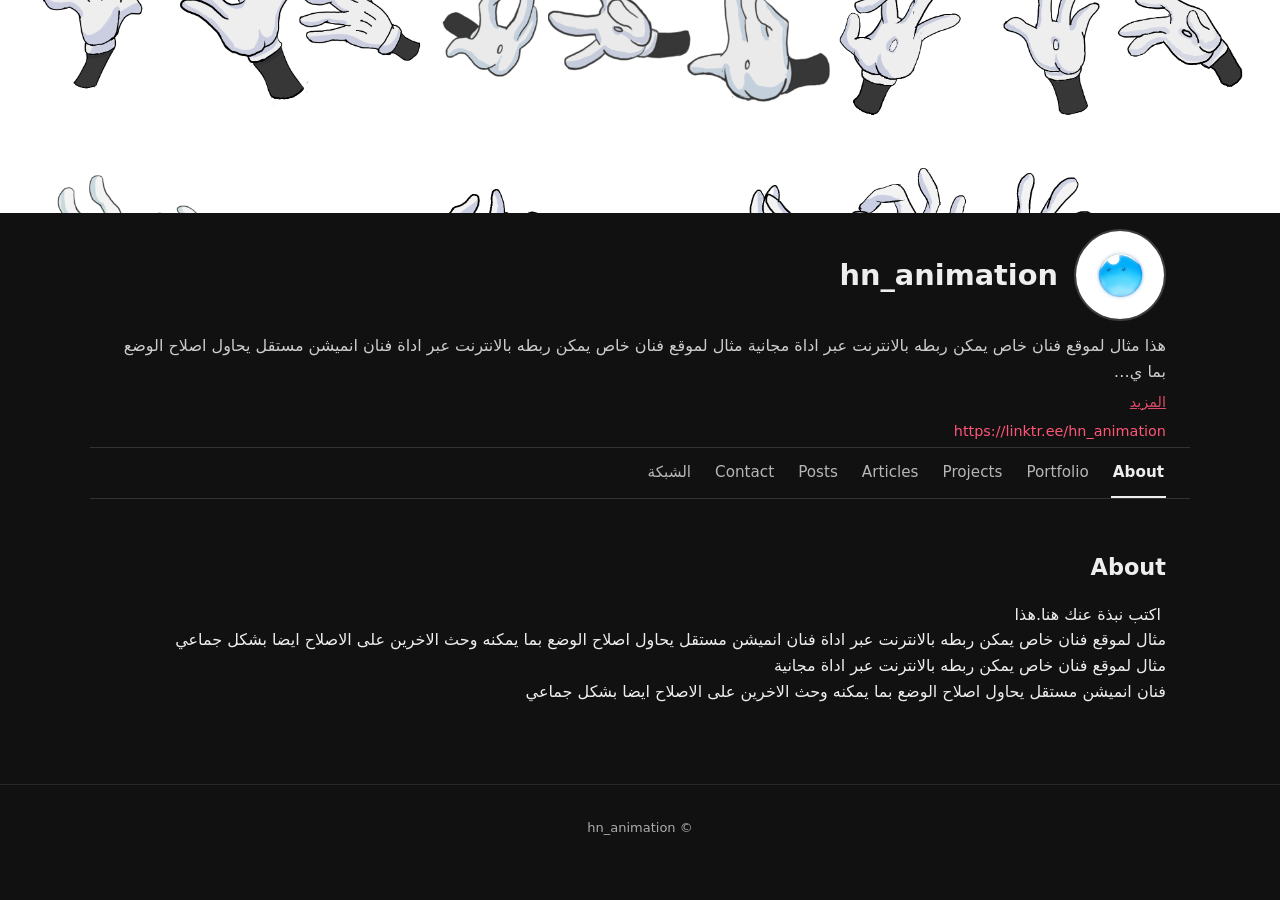
==== index.html @ 5c84edff "go" ====
<!DOCTYPE html>
<html lang="ar" dir="rtl">
<head>
<meta charset="UTF-8" />
<meta name="viewport" content="width=device-width, initial-scale=1.0" />
<title>About — hn_animation</title>
<meta name="description" content="هذا مثال لموقع فنان خاص يمكن ربطه بالانترنت عبر اداة مجانية مثال لموقع فنان خاص يمكن ربطه بالانترنت عبر اداة فنان انميشن مستقل يحاول اصلاح الوضع بما يمكنه وحث ا" />
<meta property="og:type" content="website" />
<meta property="og:title" content="About — hn_animation" />
<meta property="og:description" content="هذا مثال لموقع فنان خاص يمكن ربطه بالانترنت عبر اداة مجانية مثال لموقع فنان خاص يمكن ربطه بالانترنت عبر اداة فنان انميشن مستقل يحاول اصلاح الوضع بما يمكنه وحث ا" />
<meta property="og:site_name" content="hn_animation" />
<meta property="og:url" content="https://linktr.ee/hn_animation/" />
<meta property="og:image" content="https://linktr.ee/hn_animation/assets/asset_media_382tfuzk.png" />
<meta name="twitter:card" content="summary_large_image" />
<meta name="twitter:title" content="About — hn_animation" />
<meta name="twitter:description" content="هذا مثال لموقع فنان خاص يمكن ربطه بالانترنت عبر اداة مجانية مثال لموقع فنان خاص يمكن ربطه بالانترنت عبر اداة فنان انميشن مستقل يحاول اصلاح الوضع بما يمكنه وحث ا" />
<meta name="twitter:image" content="https://linktr.ee/hn_animation/assets/asset_media_382tfuzk.png" />
<link rel="canonical" href="https://linktr.ee/hn_animation/" />
<meta name="theme-color" content="#ff5577" />
<link rel="icon" href="assets/asset_media_382tfuzk.png" />
<link rel="stylesheet" href="style.css" />
</head>
<body>
<header class="site-header">
  
    <div class="site-banner"><img src="assets/asset_media_f1xtdpiv.png" alt="hn_animation" draggable="false" /></div>
    <div class="site-brand">
      <div class="site-brand-row">
        <img class="site-logo" src="assets/asset_media_382tfuzk.png" alt="hn_animation" draggable="false" />
        <h1 class="site-name">hn_animation</h1>
      </div>
      
        <p class="site-description">
          <span class="desc-text">هذا مثال لموقع فنان خاص يمكن ربطه بالانترنت عبر اداة مجانية مثال لموقع فنان خاص يمكن ربطه بالانترنت عبر اداة فنان انميشن مستقل يحاول اصلاح الوضع بما ي…</span>
          <button class="desc-more" type="button"
            data-full-desc="هذا مثال لموقع فنان خاص يمكن ربطه بالانترنت عبر اداة مجانية مثال لموقع فنان خاص يمكن ربطه بالانترنت عبر اداة فنان انميشن مستقل يحاول اصلاح الوضع بما يمكنه وحث الاخرين على الاصلاح ايضا بشكل جماعي اكتب نبذة عنك هنا.هذا 
مثال لموقع فنان خاص يمكن ربطه بالانترنت عبر اداة مجانية
فنان انميشن مستقل يحاول اصلاح الوضع بما يمكنه وحث الاخرين على الاصلاح ايضا بشكل جماعي">المزيد</button>
        </p>
      <a class="site-link" href="https://linktr.ee/hn_animation" target="_blank" rel="noopener">https://linktr.ee/hn_animation</a>
    </div>
  
</header>
<nav class="site-nav">
  <a href="about.html" class="active">About</a><a href="portfolio.html">Portfolio</a><a href="projects.html">Projects</a><a href="articles.html">Articles</a><a href="posts.html">Posts</a><a href="contact.html">Contact</a><a href="network.html">الشبكة</a>
</nav>
<main>

      <section id="about-10" class="section section-about">
        <h2>About</h2>
        <p> اكتب نبذة عنك هنا.هذا 
مثال لموقع فنان خاص يمكن ربطه بالانترنت عبر اداة فنان انميشن مستقل يحاول اصلاح الوضع بما يمكنه وحث الاخرين على الاصلاح ايضا بشكل جماعي
مثال لموقع فنان خاص يمكن ربطه بالانترنت عبر اداة مجانية
فنان انميشن مستقل يحاول اصلاح الوضع بما يمكنه وحث الاخرين على الاصلاح ايضا بشكل جماعي</p>
      </section>
</main>
<footer class="site-footer">
  <p>© hn_animation</p>
</footer>

<dialog id="webby-card-modal" class="wcm" aria-label="Card details">
  <button class="wcm-close" type="button" aria-label="Close">✕</button>
  <div class="wcm-scroll">
    <img class="wcm-image" alt="" draggable="false" />
    <h2 class="wcm-title"></h2>
    <div class="wcm-meta"></div>
    <p class="wcm-desc"></p>
    <div class="wcm-tags"></div>
  </div>
</dialog>
<dialog id="webby-desc-modal" class="wcm" aria-label="Site description">
  <button class="wdm-close" type="button" aria-label="Close">✕</button>
  <div class="wcm-scroll">
    <h2 class="wcm-title">الوصف</h2>
    <p class="wdm-body"></p>
  </div>
</dialog>
<script src="script.js"></script>
</body>
</html>
---- style.css ----
:root {
  --bg: #111111;
  --text: #eeeeee;
  --accent: #ff5577;
  --font: system-ui, sans-serif;
  --muted: rgba(127, 127, 127, 0.15);
  --muted-border: rgba(127, 127, 127, 0.3);
}
* { box-sizing: border-box; }
body {
  margin: 0;
  font-family: var(--font);
  background: var(--bg);
  color: var(--text);
  line-height: 1.6;
}
.site-header { width: 100%; }
.site-banner {
  width: 100%;
  aspect-ratio: 6 / 1;
  max-height: 240px;
  min-height: 90px;
  overflow: hidden;
  background: var(--muted);
}
.site-banner img {
  width: 100%;
  height: 100%;
  object-fit: cover;
  display: block;
}
.site-banner-empty {
  background: linear-gradient(135deg, rgba(127,127,127,0.3), rgba(127,127,127,0.08));
}
.site-brand {
  max-width: 1100px;
  margin: 0 auto;
  padding: 16px 24px 4px;
}
.site-brand-row {
  display: flex;
  align-items: center;
  gap: 16px;
  flex-wrap: wrap;
}
.site-logo {
  width: 92px;
  height: 92px;
  border-radius: 50%;
  object-fit: cover;
  border: 2px solid var(--muted-border);
  flex-shrink: 0;
  background: var(--muted);
}
.site-logo-placeholder {
  display: flex;
  align-items: center;
  justify-content: center;
  font-size: 36px;
  font-weight: 700;
  color: var(--text);
  background: var(--muted);
}
.site-name {
  margin: 0;
  font-size: 1.8em;
  line-height: 1.2;
}
.site-description {
  margin: 12px 0 4px;
  font-size: 1em;
  opacity: 0.85;
  display: flex;
  flex-wrap: wrap;
  align-items: baseline;
  gap: 6px;
  max-width: 100%;
}
.site-description .desc-text { word-break: break-word; }
.desc-more {
  background: transparent;
  border: none;
  color: var(--accent);
  cursor: pointer;
  font: inherit;
  font-size: 0.9em;
  padding: 0;
  text-decoration: underline;
}
.desc-more:hover { opacity: 0.8; }
.site-link {
  display: inline-block;
  margin-top: 2px;
  color: var(--accent);
  text-decoration: none;
  font-size: 0.9em;
}
.site-link:hover { text-decoration: underline; }

.site-nav {
  border-top: 1px solid var(--muted-border);
  border-bottom: 1px solid var(--muted-border);
  padding: 0 24px;
  display: flex;
  flex-wrap: wrap;
  gap: 20px;
  max-width: 1100px;
  margin: 0 auto;
}
.site-nav a {
  color: inherit;
  text-decoration: none;
  padding: 12px 2px;
  border-bottom: 2px solid transparent;
  font-size: 0.95em;
  opacity: 0.75;
  transition: opacity 0.15s, border-color 0.15s;
}
.site-nav a:hover { opacity: 1; }
.site-nav a.active {
  opacity: 1;
  border-bottom-color: var(--text);
  font-weight: 600;
}

main {
  padding: 32px 24px;
  max-width: 1100px;
  margin: 0 auto;
}
.section { margin-bottom: 48px; }
.section h1 { font-size: 2em; margin: 0 0 16px; }
.section h2 { margin-bottom: 16px; font-size: 1.4em; }
.lead { font-size: 1.1em; opacity: 0.9; }
.network-desc { opacity: 0.75; margin-top: 8px; }

.section-home .lead,
.section-about p,
.section-contact p,
.site-description .desc-text {
  white-space: pre-wrap;
  word-break: break-word;
}

.grid {
  display: grid;
  grid-template-columns: repeat(4, minmax(0, 1fr));
  gap: 24px 16px;
}

.card {
  display: flex;
  flex-direction: column;
  cursor: pointer;
  transition: transform 0.15s ease;
  border: none;
  background: transparent;
  padding: 0;
  min-width: 0;
  width: 100%;
  overflow: hidden;
}
.card:hover { transform: translateY(-2px); }
.card-media {
  width: 100%;
  aspect-ratio: 16 / 9;
  overflow: hidden;
  border-radius: 12px;
  background: var(--muted);
  position: relative;
}
.card-media img {
  width: 100%;
  height: 100%;
  object-fit: cover;
  display: block;
}
.card-media-empty {
  width: 100%;
  height: 100%;
  background: linear-gradient(135deg, rgba(127,127,127,0.15), rgba(127,127,127,0.05));
}
.card-body {
  padding: 10px 4px 0;
  display: flex;
  flex-direction: column;
  min-width: 0;
  width: 100%;
}
.card-title {
  margin: 0 0 4px;
  font-size: 15px;
  font-weight: 700;
  line-height: 1.3;
  overflow: hidden;
  text-overflow: ellipsis;
  white-space: nowrap;
  min-width: 0;
  max-width: 100%;
}
.card-desc {
  margin: 0 0 8px;
  font-size: 13px;
  opacity: 0.7;
  overflow: hidden;
  text-overflow: ellipsis;
  white-space: nowrap;
  min-width: 0;
  max-width: 100%;
}
.card-tags {
  display: flex;
  flex-wrap: wrap;
  gap: 5px;
  margin-bottom: 8px;
}
.tag {
  font-size: 10px;
  padding: 2px 7px;
  border-radius: 10px;
  background: var(--muted);
  color: inherit;
  border: 1px solid var(--muted-border);
  white-space: nowrap;
}
.card-meta {
  display: flex;
  justify-content: space-between;
  align-items: center;
  gap: 8px;
  font-size: 12px;
  flex-wrap: wrap;
  min-width: 0;
}
.card-author {
  color: #6cb6ff;
  font-family: ui-monospace, "SF Mono", Menlo, Consolas, monospace;
  font-size: 11.5px;
  letter-spacing: 0.2px;
  overflow: hidden;
  text-overflow: ellipsis;
  white-space: nowrap;
  max-width: 100%;
}
.card-author .author-name { color: #6cb6ff; }
.card-date {
  opacity: 0.55;
  font-size: 11.5px;
  flex-shrink: 0;
}

.site-footer {
  padding: 20px 24px;
  border-top: 1px solid var(--muted-border);
  text-align: center;
  font-size: 13px;
  opacity: 0.7;
}

dialog.wcm {
  border: none;
  padding: 0;
  background: var(--bg);
  color: var(--text);
  max-width: 90vw;
  width: 640px;
  border-radius: 12px;
  border: 1px solid var(--muted-border);
  max-height: 90vh;
  box-shadow: 0 20px 60px rgba(0, 0, 0, 0.5);
  font-family: var(--font);
  overflow: hidden;
}
dialog.wcm[open] {
  display: flex;
  flex-direction: column;
}
dialog.wcm::backdrop {
  background: rgba(0, 0, 0, 0.75);
}

.wcm-close, .wdm-close {
  position: absolute;
  top: 12px;
  inset-inline-end: 12px;
  width: 34px;
  height: 34px;
  border-radius: 50%;
  border: 1px solid var(--muted-border);
  background: var(--bg);
  color: var(--text);
  cursor: pointer;
  font-size: 14px;
  display: flex;
  align-items: center;
  justify-content: center;
  z-index: 5;
  box-shadow: 0 2px 8px rgba(0, 0, 0, 0.2);
}
.wcm-close:hover, .wdm-close:hover { background: var(--muted); }

.wcm-scroll {
  flex: 1;
  overflow-y: auto;
  overflow-x: hidden;
  padding: 20px;
  padding-top: 56px;
}
.wcm-scroll::-webkit-scrollbar { width: 8px; }
.wcm-scroll::-webkit-scrollbar-track { background: transparent; }
.wcm-scroll::-webkit-scrollbar-thumb {
  background: var(--muted-border);
  border-radius: 4px;
}

.wcm-image {
  width: 100%;
  height: auto;
  max-height: 70vh;
  object-fit: contain;
  border-radius: 8px;
  margin-bottom: 16px;
  display: block;
  background: var(--muted);
}
.wcm-title {
  margin: 0 0 8px;
  font-size: 1.4em;
  color: var(--text);
}
.wcm-meta {
  font-size: 12px;
  margin-bottom: 12px;
  display: flex;
  gap: 12px;
  flex-wrap: wrap;
}
.wcm-desc {
  white-space: pre-wrap;
  margin: 0 0 16px;
  line-height: 1.7;
  color: var(--text);
}
.wcm-tags {
  display: flex;
  flex-wrap: wrap;
  gap: 6px;
}
.wdm-body {
  white-space: pre-wrap;
  line-height: 1.7;
  color: var(--text);
  margin: 0;
}

body.webby-modal-open {
  overflow: hidden;
}

img {
  -webkit-user-drag: none;
  user-select: none;
  -webkit-user-select: none;
}

@media (max-width: 1100px) {
  .grid { grid-template-columns: repeat(3, minmax(0, 1fr)); }
}
@media (max-width: 800px) {
  .grid { grid-template-columns: repeat(2, minmax(0, 1fr)); }
}
@media (max-width: 520px) {
  .site-banner { aspect-ratio: 4 / 1; min-height: 70px; }
  .site-logo { width: 64px; height: 64px; }
  .site-name { font-size: 1.4em; }
  .site-brand, main, .site-nav { padding-inline: 16px; }
  .grid { grid-template-columns: 1fr; gap: 20px; }
}
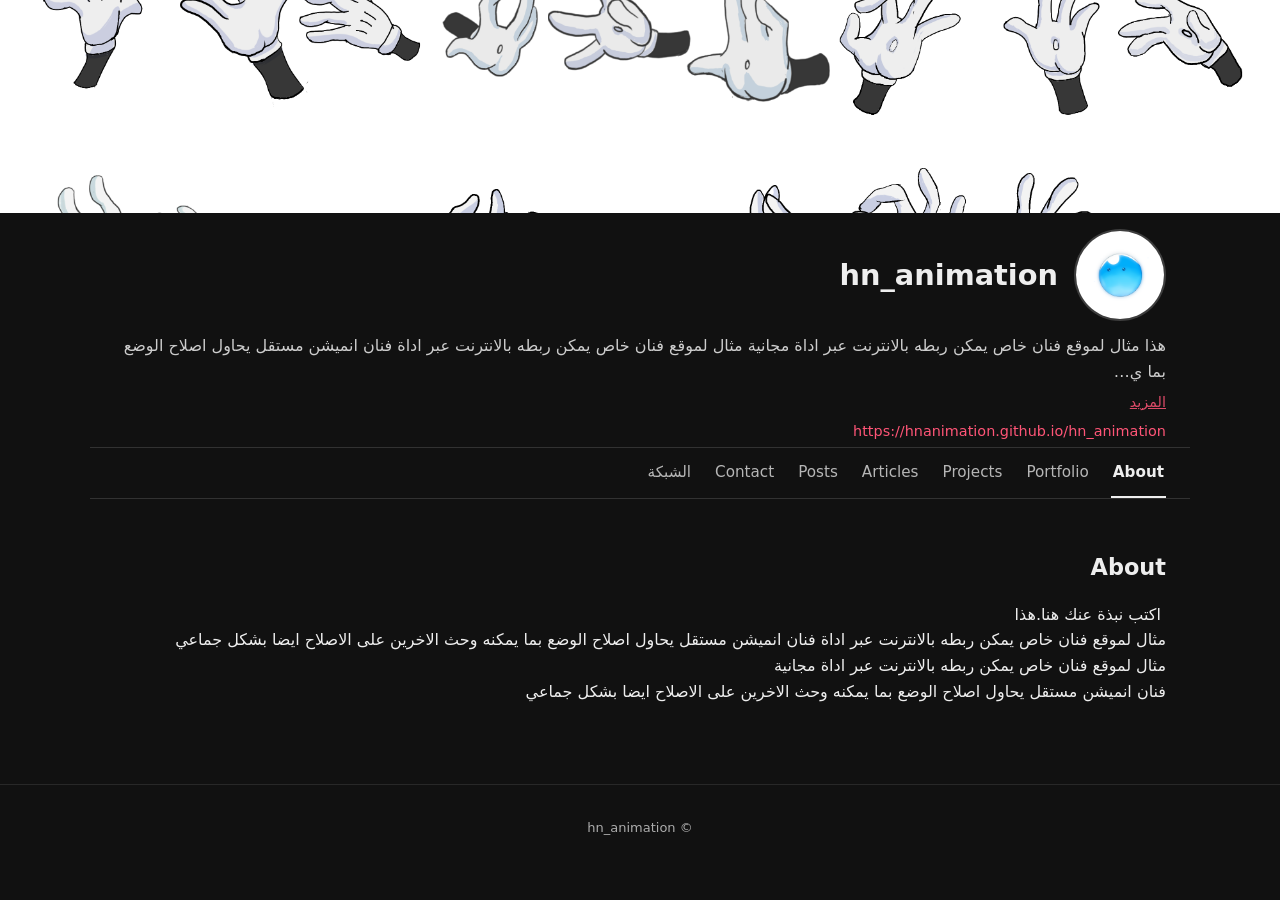
==== commit a9e950d7: "gogo" ====
--- a/index.html
+++ b/index.html
@@ -9,13 +9,13 @@
 <meta property="og:title" content="About — hn_animation" />
 <meta property="og:description" content="هذا مثال لموقع فنان خاص يمكن ربطه بالانترنت عبر اداة مجانية مثال لموقع فنان خاص يمكن ربطه بالانترنت عبر اداة فنان انميشن مستقل يحاول اصلاح الوضع بما يمكنه وحث ا" />
 <meta property="og:site_name" content="hn_animation" />
-<meta property="og:url" content="https://linktr.ee/hn_animation/" />
-<meta property="og:image" content="https://linktr.ee/hn_animation/assets/asset_media_382tfuzk.png" />
+<meta property="og:url" content="https://hnanimation.github.io/hn_animation/" />
+<meta property="og:image" content="https://hnanimation.github.io/hn_animation/assets/asset_media_382tfuzk.png" />
 <meta name="twitter:card" content="summary_large_image" />
 <meta name="twitter:title" content="About — hn_animation" />
 <meta name="twitter:description" content="هذا مثال لموقع فنان خاص يمكن ربطه بالانترنت عبر اداة مجانية مثال لموقع فنان خاص يمكن ربطه بالانترنت عبر اداة فنان انميشن مستقل يحاول اصلاح الوضع بما يمكنه وحث ا" />
-<meta name="twitter:image" content="https://linktr.ee/hn_animation/assets/asset_media_382tfuzk.png" />
-<link rel="canonical" href="https://linktr.ee/hn_animation/" />
+<meta name="twitter:image" content="https://hnanimation.github.io/hn_animation/assets/asset_media_382tfuzk.png" />
+<link rel="canonical" href="https://hnanimation.github.io/hn_animation/" />
 <meta name="theme-color" content="#ff5577" />
 <link rel="icon" href="assets/asset_media_382tfuzk.png" />
 <link rel="stylesheet" href="style.css" />
@@ -37,7 +37,7 @@
 مثال لموقع فنان خاص يمكن ربطه بالانترنت عبر اداة مجانية
 فنان انميشن مستقل يحاول اصلاح الوضع بما يمكنه وحث الاخرين على الاصلاح ايضا بشكل جماعي">المزيد</button>
         </p>
-      <a class="site-link" href="https://linktr.ee/hn_animation" target="_blank" rel="noopener">https://linktr.ee/hn_animation</a>
+      <a class="site-link" href="https://hnanimation.github.io/hn_animation" target="_blank" rel="noopener">https://hnanimation.github.io/hn_animation</a>
     </div>
   
 </header>
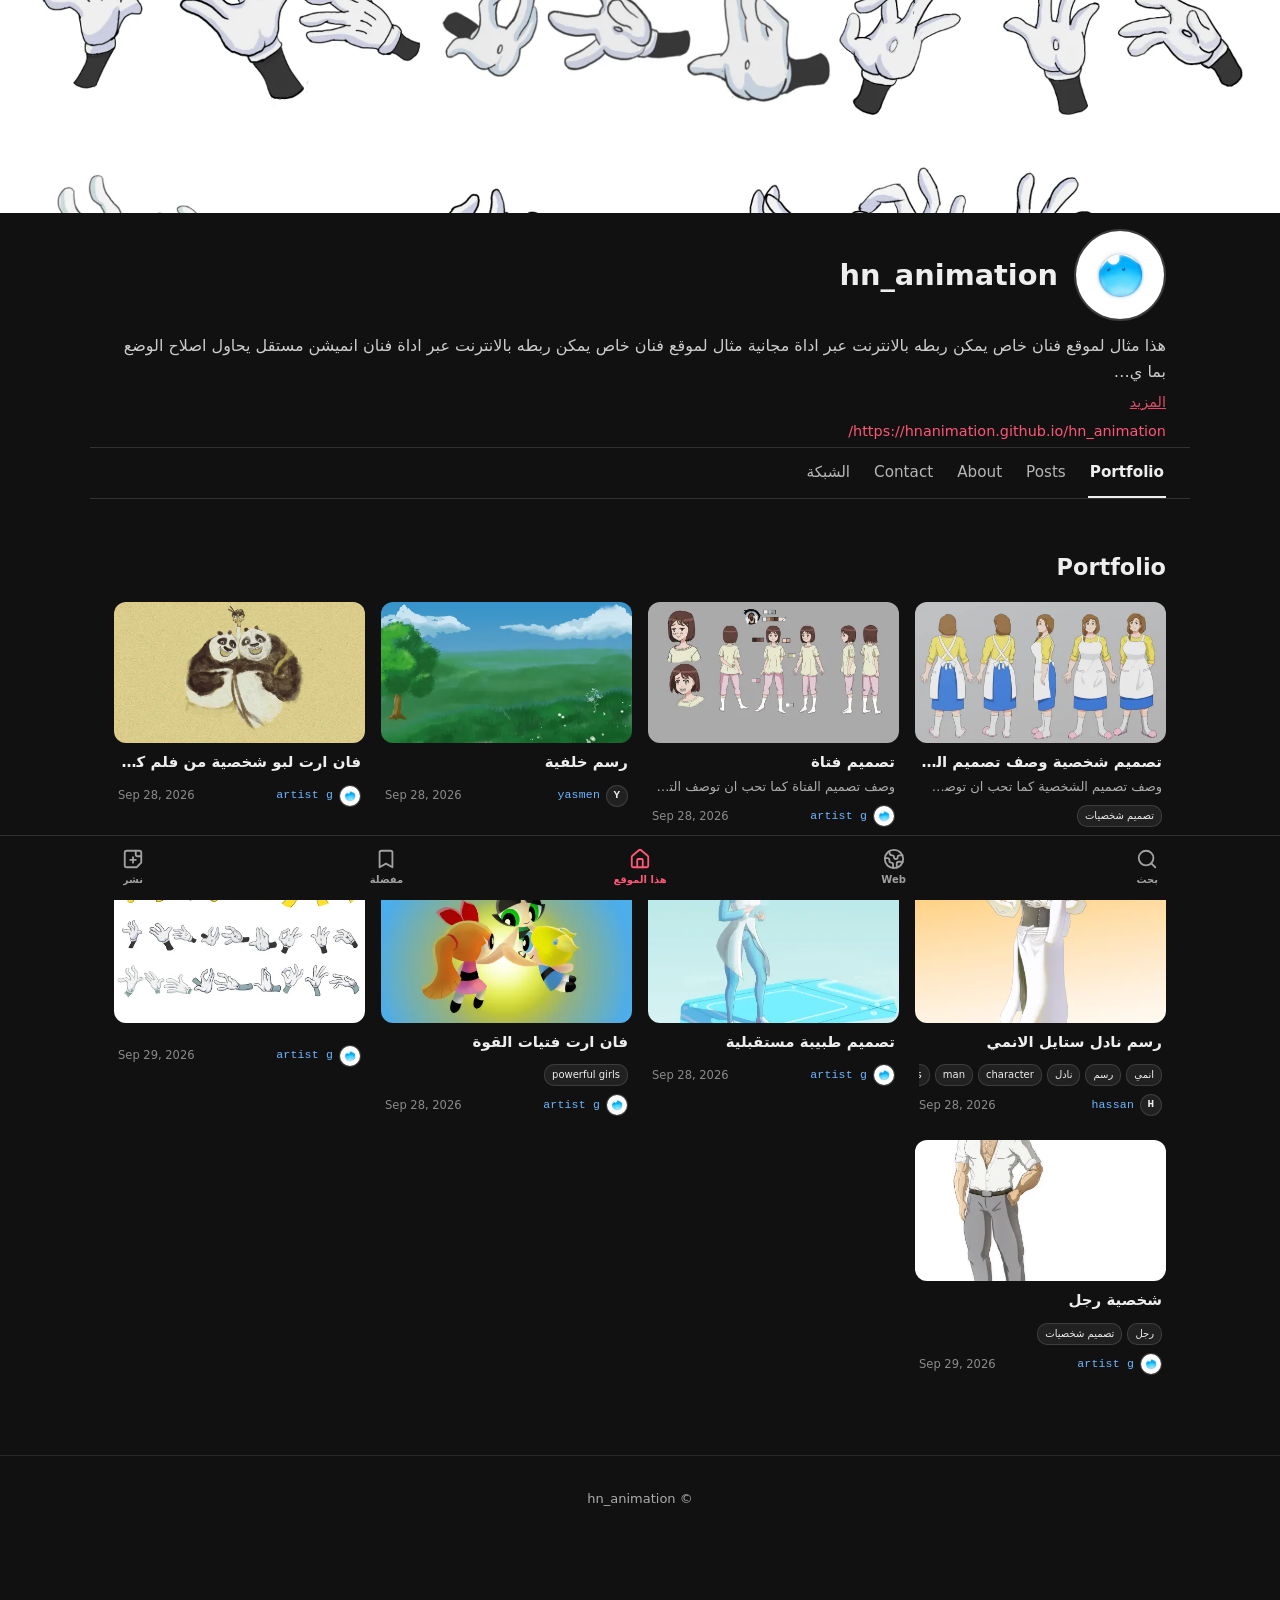
==== commit 40d22e25: "fix index2 error" ====
--- a/index.html
+++ b/index.html
@@ -3,30 +3,31 @@
 <head>
 <meta charset="UTF-8" />
 <meta name="viewport" content="width=device-width, initial-scale=1.0" />
-<title>About — hn_animation</title>
+<title>Portfolio — hn_animation</title>
 <meta name="description" content="هذا مثال لموقع فنان خاص يمكن ربطه بالانترنت عبر اداة مجانية مثال لموقع فنان خاص يمكن ربطه بالانترنت عبر اداة فنان انميشن مستقل يحاول اصلاح الوضع بما يمكنه وحث ا" />
 <meta property="og:type" content="website" />
-<meta property="og:title" content="About — hn_animation" />
+<meta property="og:title" content="Portfolio — hn_animation" />
 <meta property="og:description" content="هذا مثال لموقع فنان خاص يمكن ربطه بالانترنت عبر اداة مجانية مثال لموقع فنان خاص يمكن ربطه بالانترنت عبر اداة فنان انميشن مستقل يحاول اصلاح الوضع بما يمكنه وحث ا" />
 <meta property="og:site_name" content="hn_animation" />
 <meta property="og:url" content="https://hnanimation.github.io/hn_animation/" />
-<meta property="og:image" content="https://hnanimation.github.io/hn_animation/assets/asset_media_382tfuzk.png" />
+<meta property="og:image" content="https://hnanimation.github.io/hn_animation/assets/asset_media_382tfuzk.webp" />
 <meta name="twitter:card" content="summary_large_image" />
-<meta name="twitter:title" content="About — hn_animation" />
+<meta name="twitter:title" content="Portfolio — hn_animation" />
 <meta name="twitter:description" content="هذا مثال لموقع فنان خاص يمكن ربطه بالانترنت عبر اداة مجانية مثال لموقع فنان خاص يمكن ربطه بالانترنت عبر اداة فنان انميشن مستقل يحاول اصلاح الوضع بما يمكنه وحث ا" />
-<meta name="twitter:image" content="https://hnanimation.github.io/hn_animation/assets/asset_media_382tfuzk.png" />
+<meta name="twitter:image" content="https://hnanimation.github.io/hn_animation/assets/asset_media_382tfuzk.webp" />
+<meta name="google-site-verification" content="ZFaEbX-YOehGND-tZhYDIHF7L7ADKktGrsJJ5zwfCeo" />
 <link rel="canonical" href="https://hnanimation.github.io/hn_animation/" />
 <meta name="theme-color" content="#ff5577" />
-<link rel="icon" href="assets/asset_media_382tfuzk.png" />
+<link rel="icon" href="assets/asset_media_382tfuzk.webp" />
 <link rel="stylesheet" href="style.css" />
 </head>
 <body>
 <header class="site-header">
   
-    <div class="site-banner"><img src="assets/asset_media_f1xtdpiv.png" alt="hn_animation" draggable="false" /></div>
+    <div class="site-banner"><img src="assets/asset_media_f1xtdpiv.webp" alt="hn_animation" draggable="false" /></div>
     <div class="site-brand">
       <div class="site-brand-row">
-        <img class="site-logo" src="assets/asset_media_382tfuzk.png" alt="hn_animation" draggable="false" />
+        <img class="site-logo" src="assets/asset_media_382tfuzk.webp" alt="hn_animation" draggable="false" />
         <h1 class="site-name">hn_animation</h1>
       </div>
       
@@ -37,26 +38,242 @@
 مثال لموقع فنان خاص يمكن ربطه بالانترنت عبر اداة مجانية
 فنان انميشن مستقل يحاول اصلاح الوضع بما يمكنه وحث الاخرين على الاصلاح ايضا بشكل جماعي">المزيد</button>
         </p>
-      <a class="site-link" href="https://hnanimation.github.io/hn_animation" target="_blank" rel="noopener">https://hnanimation.github.io/hn_animation</a>
+      <a class="site-link" href="https://hnanimation.github.io/hn_animation/" target="_blank" rel="noopener">https://hnanimation.github.io/hn_animation/</a>
     </div>
   
 </header>
 <nav class="site-nav">
-  <a href="about.html" class="active">About</a><a href="portfolio.html">Portfolio</a><a href="projects.html">Projects</a><a href="articles.html">Articles</a><a href="posts.html">Posts</a><a href="contact.html">Contact</a><a href="network.html">الشبكة</a>
+  <a href="portfolio.html" class="active">Portfolio</a><a href="posts.html">Posts</a><a href="about.html">About</a><a href="contact.html">Contact</a><a href="network.html">الشبكة</a>
 </nav>
 <main>
 
-      <section id="about-10" class="section section-about">
-        <h2>About</h2>
-        <p> اكتب نبذة عنك هنا.هذا 
-مثال لموقع فنان خاص يمكن ربطه بالانترنت عبر اداة فنان انميشن مستقل يحاول اصلاح الوضع بما يمكنه وحث الاخرين على الاصلاح ايضا بشكل جماعي
-مثال لموقع فنان خاص يمكن ربطه بالانترنت عبر اداة مجانية
-فنان انميشن مستقل يحاول اصلاح الوضع بما يمكنه وحث الاخرين على الاصلاح ايضا بشكل جماعي</p>
+      <section id="portfolio-20" class="section section-portfolio">
+        <h2>Portfolio</h2>
+        
+    <div class="grid">
+      
+        <article class="card"
+          data-webby-card
+          data-title="تصميم شخصية وصف تصميم الشخصية كما تحب ان توصف التصميم يمكنك اضافة وصف مهما بلغ طوله والحديث كما تشاء هذا يلصح للمنشورا توالمقالات والاعمال الفنية وحتى البحوث"
+          data-description="وصف تصميم الشخصية كما تحب ان توصف التصميم يمكنك اضافة وصف مهما بلغ طوله والحديث كما تشاء هذا يلصح للمنشورا توالمقالات والاعمال الفنية وحتى البحوث وصف تصميم الشخصية كما تحب ان توصف التصميم يمكنك اضافة وصف مهما بلغ طوله والحديث كما تشاء هذا يلصح للمنشورا توالمقالات والاعمال الفنية وحتى البحوث
+
+وصف تصميم الشخصية كما تحب ان توصف التصميم يمكنك اضافة وصف مهما بلغ طوله والحديث كما تشاء هذا يلصح للمنشورا توالمقالات والاعمال الفنية وحتى البحوث
+
+وصف تصميم الشخصية كما تحب ان توصف التصميم يمكنك اضافة وصف مهما بلغ طوله والحديث كما تشاء هذا يلصح للمنشورا توالمقالات والاعمال الفنية وحتى البحوث
+
+وصف تصميم الشخصية كما تحب ان توصف التصميم يمكنك اضافة وصف مهما بلغ طوله والحديث كما تشاء هذا يلصح للمنشورا توالمقالات والاعمال الفنية وحتى البحوث
+
+وصف تصميم الشخصية كما تحب ان توصف التصميم يمكنك اضافة وصف مهما بلغ طوله والحديث كما تشاء هذا يلصح للمنشورا توالمقالات والاعمال الفنية وحتى البحوث
+
+وصف تصميم الشخصية كما تحب ان توصف التصميم يمكنك اضافة وصف مهما بلغ طوله والحديث كما تشاء هذا يلصح للمنشورا توالمقالات والاعمال الفنية وحتى البحوث
+
+"
+          data-image="assets/asset_media_la81n57x.webp"
+          data-tags="تصميم شخصيات"
+          data-date="Sep 28, 2026"
+          data-author="artist g"
+          data-author-image="assets/asset_media_382tfuzk.webp">
+          <div class="card-media"><img class="card-image" src="assets/thumbs/asset_media_la81n57x.webp" alt="تصميم شخصية وصف تصميم الشخصية كما تحب ان توصف التصميم يمكنك اضافة وصف مهما بلغ طوله والحديث كما تشاء هذا يلصح للمنشورا توالمقالات والاعمال الفنية وحتى البحوث" loading="lazy" width="640" height="360" draggable="false" data-thumb-for="media_la81n57x" /></div>
+          <div class="card-body">
+            <h3 class="card-title">تصميم شخصية وصف تصميم الشخصية كما تحب ان توصف التصميم يمكنك اضافة وصف مهما بلغ طوله والحديث كما تشاء هذا يلصح للمنشورا توالمقالات والاعمال الفنية وحتى البحوث</h3>
+            <p class="card-desc">وصف تصميم الشخصية كما تحب ان توصف التصميم يمكنك اضافة وصف مهما بلغ طوله والحديث كما تشاء هذا يلصح للمنشورا توالمقالات والاعمال الفنية وحتى البحوث وصف تصميم الشخصية كما تحب ان توصف التصميم يمكنك اضافة وصف مهما بلغ طوله والحديث كما تشاء هذا يلصح للمنشورا توالمقالات والاعمال الفنية وحتى البحوث
+
+وصف تصميم الشخصية كما تحب ان توصف التصميم يمكنك اضافة وصف مهما بلغ طوله والحديث كما تشاء هذا يلصح للمنشورا توالمقالات والاعمال الفنية وحتى البحوث
+
+وصف تصميم الشخصية كما تحب ان توصف التصميم يمكنك اضافة وصف مهما بلغ طوله والحديث كما تشاء هذا يلصح للمنشورا توالمقالات والاعمال الفنية وحتى البحوث
+
+وصف تصميم الشخصية كما تحب ان توصف التصميم يمكنك اضافة وصف مهما بلغ طوله والحديث كما تشاء هذا يلصح للمنشورا توالمقالات والاعمال الفنية وحتى البحوث
+
+وصف تصميم الشخصية كما تحب ان توصف التصميم يمكنك اضافة وصف مهما بلغ طوله والحديث كما تشاء هذا يلصح للمنشورا توالمقالات والاعمال الفنية وحتى البحوث
+
+وصف تصميم الشخصية كما تحب ان توصف التصميم يمكنك اضافة وصف مهما بلغ طوله والحديث كما تشاء هذا يلصح للمنشورا توالمقالات والاعمال الفنية وحتى البحوث
+
+</p>
+            <div class="card-tags"><span class="tag">تصميم شخصيات</span></div>
+            <div class="card-meta">
+              <span class="card-author"><img class="card-author-avatar" src="assets/asset_media_382tfuzk.webp" alt="" draggable="false" width="22" height="22" /><span class="author-name">artist g</span></span>
+              <span class="card-date">Sep 28, 2026</span>
+            </div>
+          </div>
+        </article>
+      
+        <article class="card"
+          data-webby-card
+          data-title="تصميم فتاة"
+          data-description="وصف تصميم الفتاة كما تحب ان توصف التصميم"
+          data-image="assets/asset_media_8e1jfuwj.webp"
+          data-tags=""
+          data-date="Sep 28, 2026"
+          data-author="artist g"
+          data-author-image="assets/asset_media_382tfuzk.webp">
+          <div class="card-media"><img class="card-image" src="assets/thumbs/asset_media_8e1jfuwj.webp" alt="تصميم فتاة" loading="lazy" width="640" height="360" draggable="false" data-thumb-for="media_8e1jfuwj" /></div>
+          <div class="card-body">
+            <h3 class="card-title">تصميم فتاة</h3>
+            <p class="card-desc">وصف تصميم الفتاة كما تحب ان توصف التصميم</p>
+            
+            <div class="card-meta">
+              <span class="card-author"><img class="card-author-avatar" src="assets/asset_media_382tfuzk.webp" alt="" draggable="false" width="22" height="22" /><span class="author-name">artist g</span></span>
+              <span class="card-date">Sep 28, 2026</span>
+            </div>
+          </div>
+        </article>
+      
+        <article class="card"
+          data-webby-card
+          data-title="رسم خلفية"
+          data-description=""
+          data-image="assets/asset_media_x3n60jgw.webp"
+          data-tags=""
+          data-date="Sep 28, 2026"
+          data-author="yasmen"
+          data-author-image="">
+          <div class="card-media"><img class="card-image" src="assets/thumbs/asset_media_x3n60jgw.webp" alt="رسم خلفية" loading="lazy" width="640" height="360" draggable="false" data-thumb-for="media_x3n60jgw" /></div>
+          <div class="card-body">
+            <h3 class="card-title">رسم خلفية</h3>
+            <p class="card-desc"></p>
+            
+            <div class="card-meta">
+              <span class="card-author"><span class="card-author-avatar card-author-avatar-placeholder">y</span><span class="author-name">yasmen</span></span>
+              <span class="card-date">Sep 28, 2026</span>
+            </div>
+          </div>
+        </article>
+      
+        <article class="card"
+          data-webby-card
+          data-title="فان ارت لبو شخصية من فلم كونفو باندا"
+          data-description=""
+          data-image="assets/asset_media_q1b6otwb.webp"
+          data-tags=""
+          data-date="Sep 28, 2026"
+          data-author="artist g"
+          data-author-image="assets/asset_media_382tfuzk.webp">
+          <div class="card-media"><img class="card-image" src="assets/thumbs/asset_media_q1b6otwb.webp" alt="فان ارت لبو شخصية من فلم كونفو باندا" loading="lazy" width="640" height="360" draggable="false" data-thumb-for="media_q1b6otwb" /></div>
+          <div class="card-body">
+            <h3 class="card-title">فان ارت لبو شخصية من فلم كونفو باندا</h3>
+            <p class="card-desc"></p>
+            
+            <div class="card-meta">
+              <span class="card-author"><img class="card-author-avatar" src="assets/asset_media_382tfuzk.webp" alt="" draggable="false" width="22" height="22" /><span class="author-name">artist g</span></span>
+              <span class="card-date">Sep 28, 2026</span>
+            </div>
+          </div>
+        </article>
+      
+        <article class="card"
+          data-webby-card
+          data-title="رسم نادل ستايل الانمي"
+          data-description=""
+          data-image="assets/asset_media_x8tglaz0.webp"
+          data-tags="انمي,رسم,نادل,character,man,waters,anime,manga,manhow"
+          data-date="Sep 28, 2026"
+          data-author="hassan"
+          data-author-image="">
+          <div class="card-media"><img class="card-image" src="assets/thumbs/asset_media_x8tglaz0.webp" alt="رسم نادل ستايل الانمي" loading="lazy" width="640" height="360" draggable="false" data-thumb-for="media_x8tglaz0" /></div>
+          <div class="card-body">
+            <h3 class="card-title">رسم نادل ستايل الانمي</h3>
+            <p class="card-desc"></p>
+            <div class="card-tags"><span class="tag">انمي</span><span class="tag">رسم</span><span class="tag">نادل</span><span class="tag">character</span><span class="tag">man</span><span class="tag">waters</span><span class="tag">anime</span><span class="tag">manga</span><span class="tag">manhow</span></div>
+            <div class="card-meta">
+              <span class="card-author"><span class="card-author-avatar card-author-avatar-placeholder">h</span><span class="author-name">hassan</span></span>
+              <span class="card-date">Sep 28, 2026</span>
+            </div>
+          </div>
+        </article>
+      
+        <article class="card"
+          data-webby-card
+          data-title="تصميم طبيبة مستقبلية"
+          data-description=""
+          data-image="assets/asset_media_nt75z5es.webp"
+          data-tags=""
+          data-date="Sep 28, 2026"
+          data-author="artist g"
+          data-author-image="assets/asset_media_382tfuzk.webp">
+          <div class="card-media"><img class="card-image" src="assets/thumbs/asset_media_nt75z5es.webp" alt="تصميم طبيبة مستقبلية" loading="lazy" width="640" height="360" draggable="false" data-thumb-for="media_nt75z5es" /></div>
+          <div class="card-body">
+            <h3 class="card-title">تصميم طبيبة مستقبلية</h3>
+            <p class="card-desc"></p>
+            
+            <div class="card-meta">
+              <span class="card-author"><img class="card-author-avatar" src="assets/asset_media_382tfuzk.webp" alt="" draggable="false" width="22" height="22" /><span class="author-name">artist g</span></span>
+              <span class="card-date">Sep 28, 2026</span>
+            </div>
+          </div>
+        </article>
+      
+        <article class="card"
+          data-webby-card
+          data-title="فان ارت فتيات القوة"
+          data-description=""
+          data-image="assets/asset_media_dgc6q1f7.webp"
+          data-tags="powerful girls"
+          data-date="Sep 28, 2026"
+          data-author="artist g"
+          data-author-image="assets/asset_media_382tfuzk.webp">
+          <div class="card-media"><img class="card-image" src="assets/thumbs/asset_media_dgc6q1f7.webp" alt="فان ارت فتيات القوة" loading="lazy" width="640" height="360" draggable="false" data-thumb-for="media_dgc6q1f7" /></div>
+          <div class="card-body">
+            <h3 class="card-title">فان ارت فتيات القوة</h3>
+            <p class="card-desc"></p>
+            <div class="card-tags"><span class="tag">powerful girls</span></div>
+            <div class="card-meta">
+              <span class="card-author"><img class="card-author-avatar" src="assets/asset_media_382tfuzk.webp" alt="" draggable="false" width="22" height="22" /><span class="author-name">artist g</span></span>
+              <span class="card-date">Sep 28, 2026</span>
+            </div>
+          </div>
+        </article>
+      
+        <article class="card"
+          data-webby-card
+          data-title=""
+          data-description=""
+          data-image="assets/asset_media_f1xtdpiv.webp"
+          data-tags=""
+          data-date="Sep 29, 2026"
+          data-author="artist g"
+          data-author-image="assets/asset_media_382tfuzk.webp">
+          <div class="card-media"><img class="card-image" src="assets/thumbs/asset_media_f1xtdpiv.webp" alt="" loading="lazy" width="640" height="360" draggable="false" data-thumb-for="media_f1xtdpiv" /></div>
+          <div class="card-body">
+            <h3 class="card-title"></h3>
+            <p class="card-desc"></p>
+            
+            <div class="card-meta">
+              <span class="card-author"><img class="card-author-avatar" src="assets/asset_media_382tfuzk.webp" alt="" draggable="false" width="22" height="22" /><span class="author-name">artist g</span></span>
+              <span class="card-date">Sep 29, 2026</span>
+            </div>
+          </div>
+        </article>
+      
+        <article class="card"
+          data-webby-card
+          data-title="شخصية رجل"
+          data-description=""
+          data-image="assets/asset_media_dez2zsyw.webp"
+          data-tags="رجل,تصميم شخصيات"
+          data-date="Sep 29, 2026"
+          data-author="artist g"
+          data-author-image="assets/asset_media_382tfuzk.webp">
+          <div class="card-media"><img class="card-image" src="assets/thumbs/asset_media_dez2zsyw.webp" alt="شخصية رجل" loading="lazy" width="640" height="360" draggable="false" data-thumb-for="media_dez2zsyw" /></div>
+          <div class="card-body">
+            <h3 class="card-title">شخصية رجل</h3>
+            <p class="card-desc"></p>
+            <div class="card-tags"><span class="tag">رجل</span><span class="tag">تصميم شخصيات</span></div>
+            <div class="card-meta">
+              <span class="card-author"><img class="card-author-avatar" src="assets/asset_media_382tfuzk.webp" alt="" draggable="false" width="22" height="22" /><span class="author-name">artist g</span></span>
+              <span class="card-date">Sep 29, 2026</span>
+            </div>
+          </div>
+        </article>
+      
+    </div>
+  
       </section>
 </main>
 <footer class="site-footer">
   <p>© hn_animation</p>
 </footer>
+
+
 
 <dialog id="webby-card-modal" class="wcm" aria-label="Card details">
   <button class="wcm-close" type="button" aria-label="Close">✕</button>
--- a/style.css
+++ b/style.css
@@ -210,9 +210,11 @@
 }
 .card-tags {
   display: flex;
-  flex-wrap: wrap;
+  flex-wrap: nowrap;
+  overflow: hidden;
   gap: 5px;
   margin-bottom: 8px;
+  max-width: 100%;
 }
 .tag {
   font-size: 10px;
@@ -222,6 +224,7 @@
   color: inherit;
   border: 1px solid var(--muted-border);
   white-space: nowrap;
+  flex-shrink: 0;
 }
 .card-meta {
   display: flex;
@@ -233,16 +236,39 @@
   min-width: 0;
 }
 .card-author {
+  display: inline-flex;
+  align-items: center;
+  gap: 6px;
   color: #6cb6ff;
   font-family: ui-monospace, "SF Mono", Menlo, Consolas, monospace;
   font-size: 11.5px;
   letter-spacing: 0.2px;
+  max-width: 100%;
+  min-width: 0;
+}
+.card-author .author-name {
+  color: #6cb6ff;
   overflow: hidden;
   text-overflow: ellipsis;
   white-space: nowrap;
-  max-width: 100%;
-}
-.card-author .author-name { color: #6cb6ff; }
+  min-width: 0;
+}
+.card-author-avatar {
+  width: 22px;
+  height: 22px;
+  border-radius: 50%;
+  object-fit: cover;
+  background: var(--muted);
+  border: 1px solid var(--muted-border);
+  flex-shrink: 0;
+  display: inline-flex;
+  align-items: center;
+  justify-content: center;
+  font-size: 11px;
+  font-weight: 700;
+  color: var(--text);
+  text-transform: uppercase;
+}
 .card-date {
   opacity: 0.55;
   font-size: 11.5px;
@@ -262,18 +288,13 @@
   padding: 0;
   background: var(--bg);
   color: var(--text);
-  max-width: 90vw;
+  max-width: 92vw;
   width: 640px;
   border-radius: 12px;
   border: 1px solid var(--muted-border);
-  max-height: 90vh;
   box-shadow: 0 20px 60px rgba(0, 0, 0, 0.5);
   font-family: var(--font);
   overflow: hidden;
-}
-dialog.wcm[open] {
-  display: flex;
-  flex-direction: column;
 }
 dialog.wcm::backdrop {
   background: rgba(0, 0, 0, 0.75);
@@ -300,11 +321,13 @@
 .wcm-close:hover, .wdm-close:hover { background: var(--muted); }
 
 .wcm-scroll {
-  flex: 1;
   overflow-y: auto;
   overflow-x: hidden;
   padding: 20px;
   padding-top: 56px;
+  max-height: 85vh;
+  max-height: 85dvh;
+  -webkit-overflow-scrolling: touch;
 }
 .wcm-scroll::-webkit-scrollbar { width: 8px; }
 .wcm-scroll::-webkit-scrollbar-track { background: transparent; }
@@ -355,12 +378,21 @@
 
 body.webby-modal-open {
   overflow: hidden;
+  position: fixed;
+  width: 100%;
 }
 
 img {
   -webkit-user-drag: none;
   user-select: none;
   -webkit-user-select: none;
+  -webkit-touch-callout: none;      /* iOS: يمنع long-press menu */
+  pointer-events: none;              /* يمنع النقر/السحب مباشرة على الصورة */
+}
+
+/* اسمح بالنقر داخل البطاقة (لأن الصورة نفسها لا تستقبل pointer) */
+.card {
+  pointer-events: auto;
 }
 
 @media (max-width: 1100px) {
